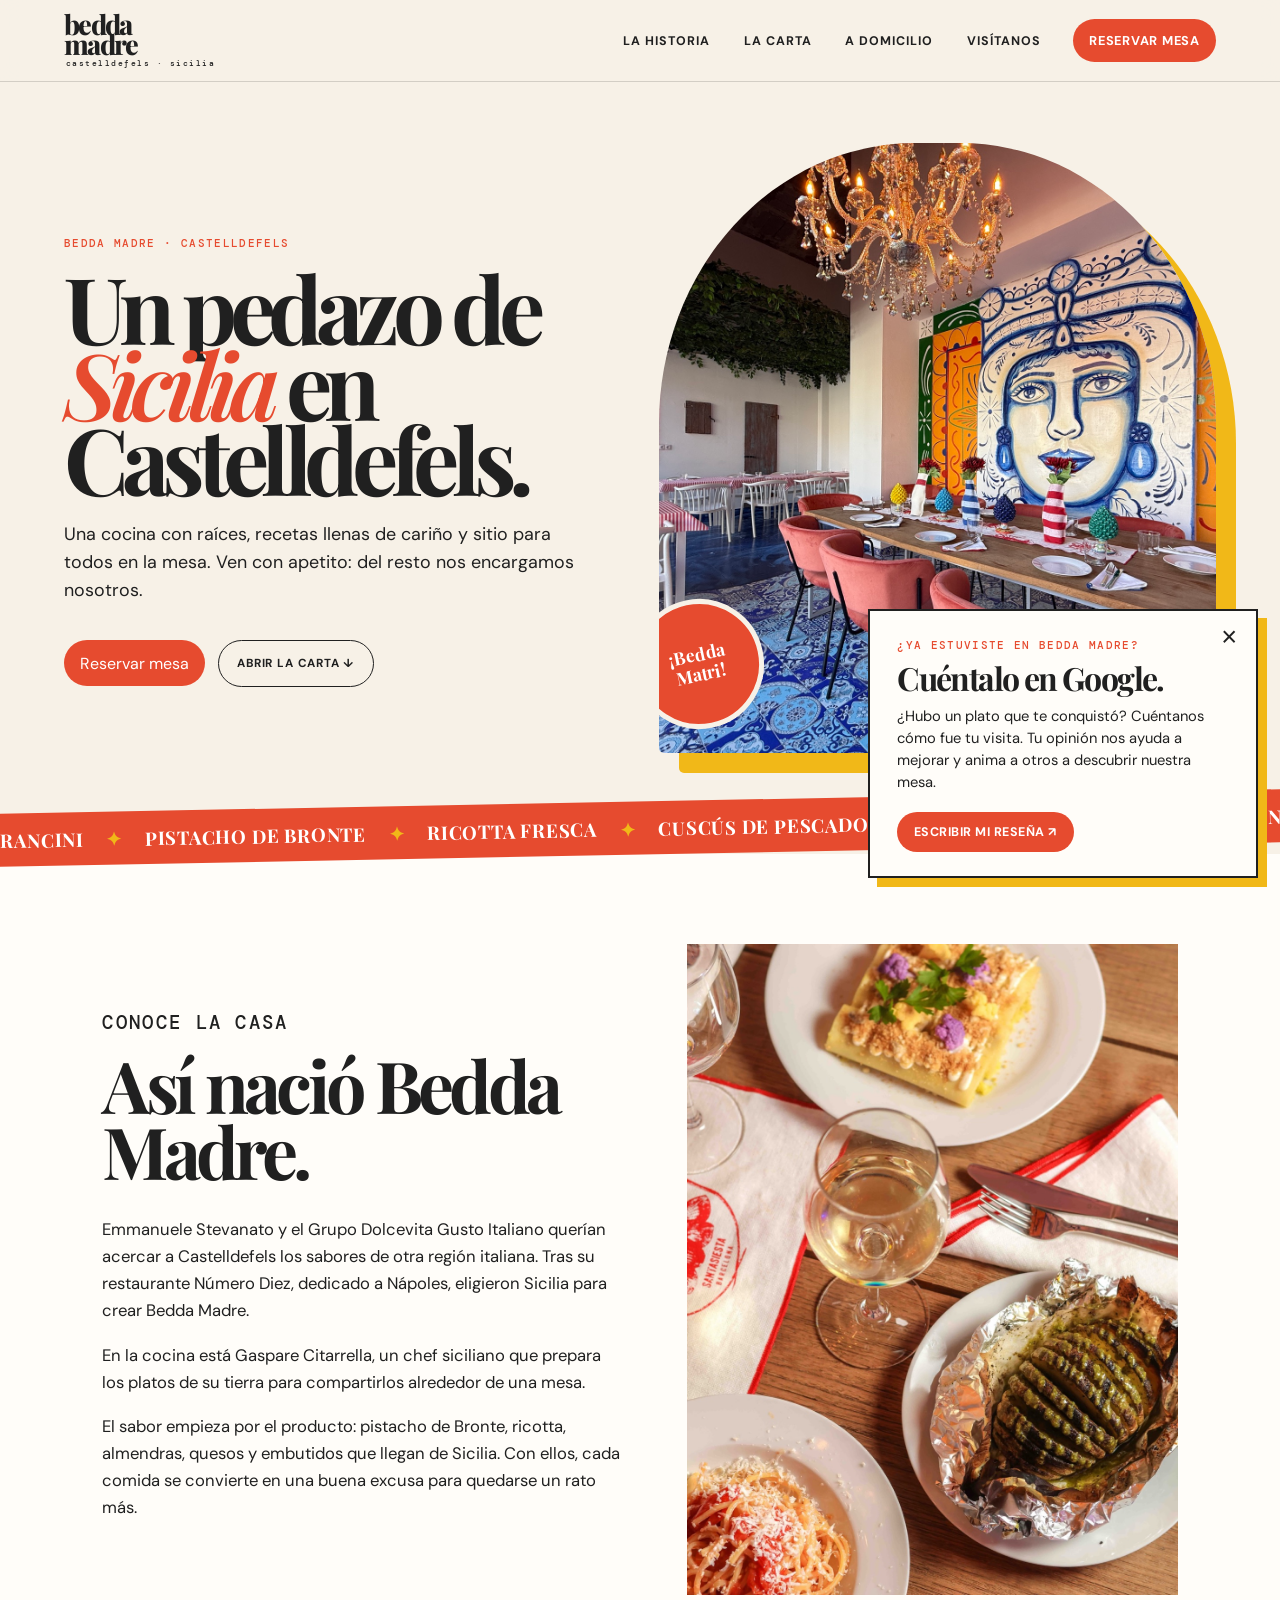
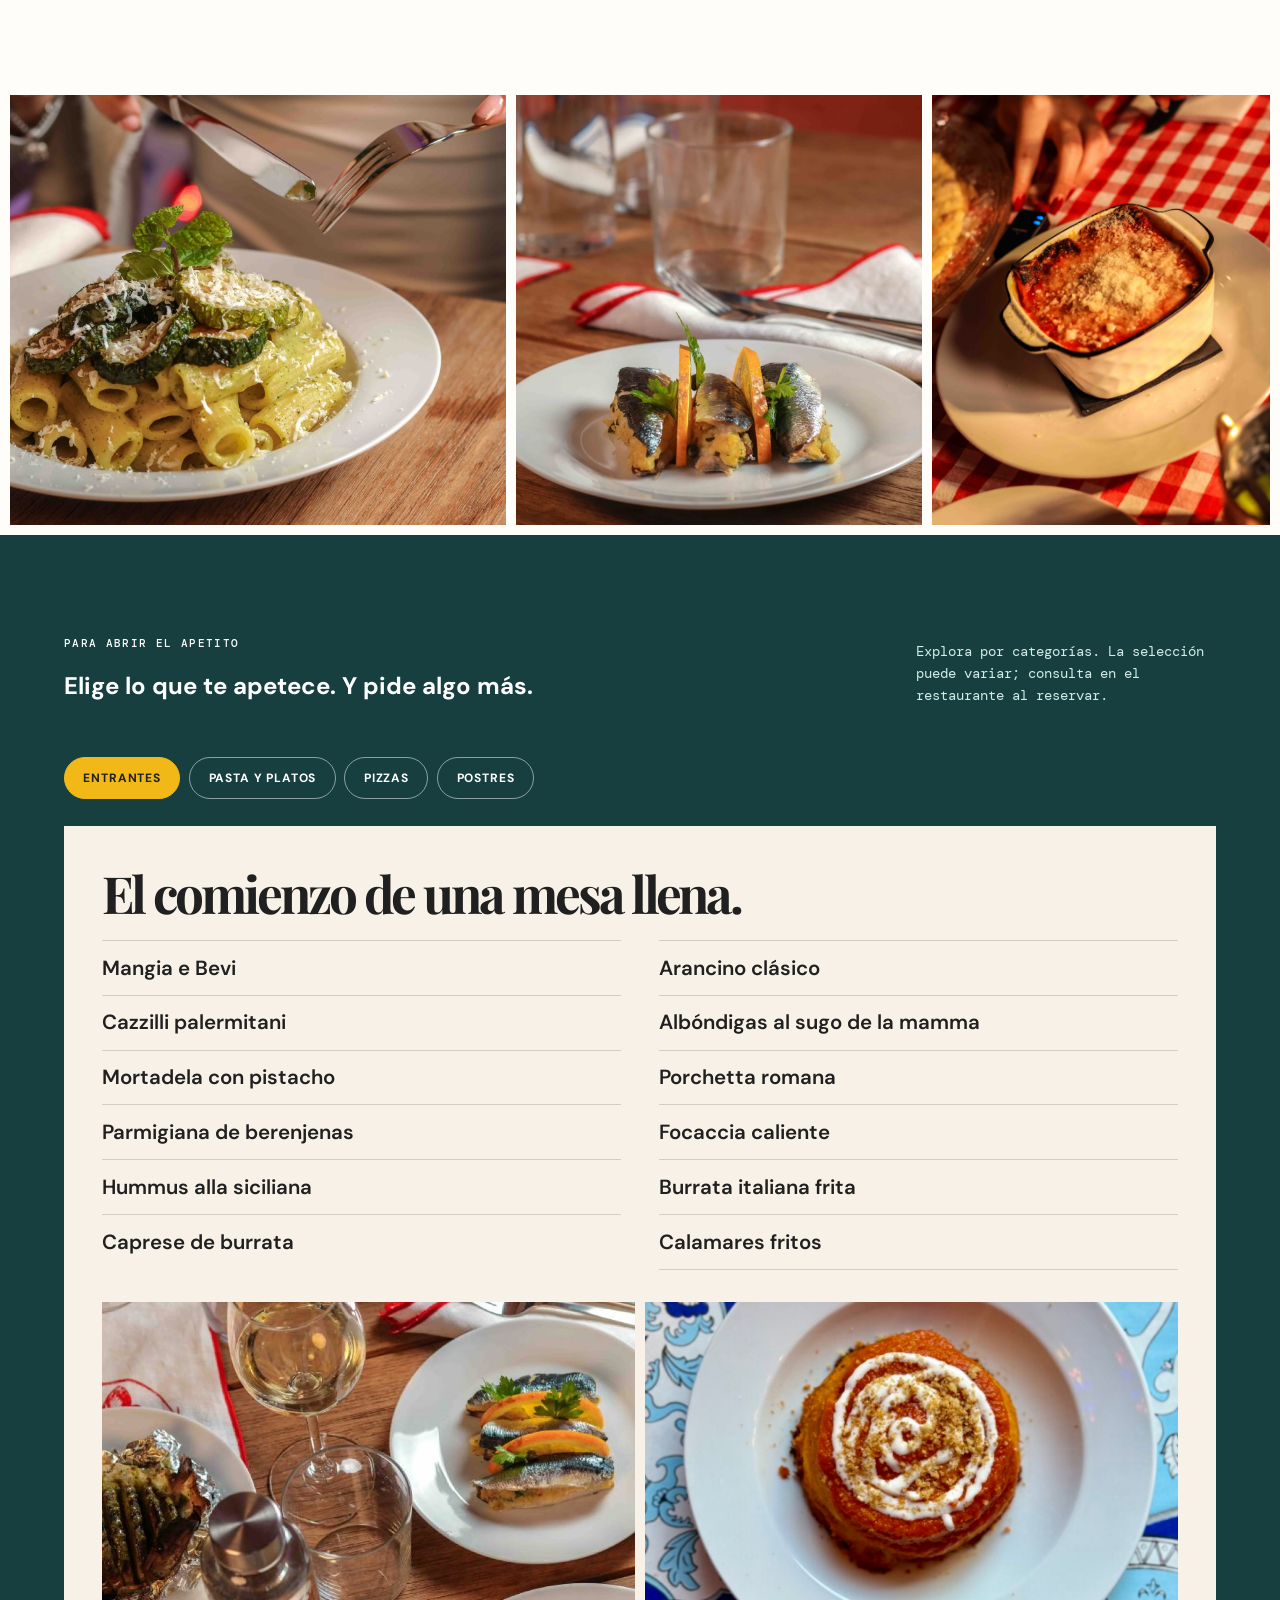
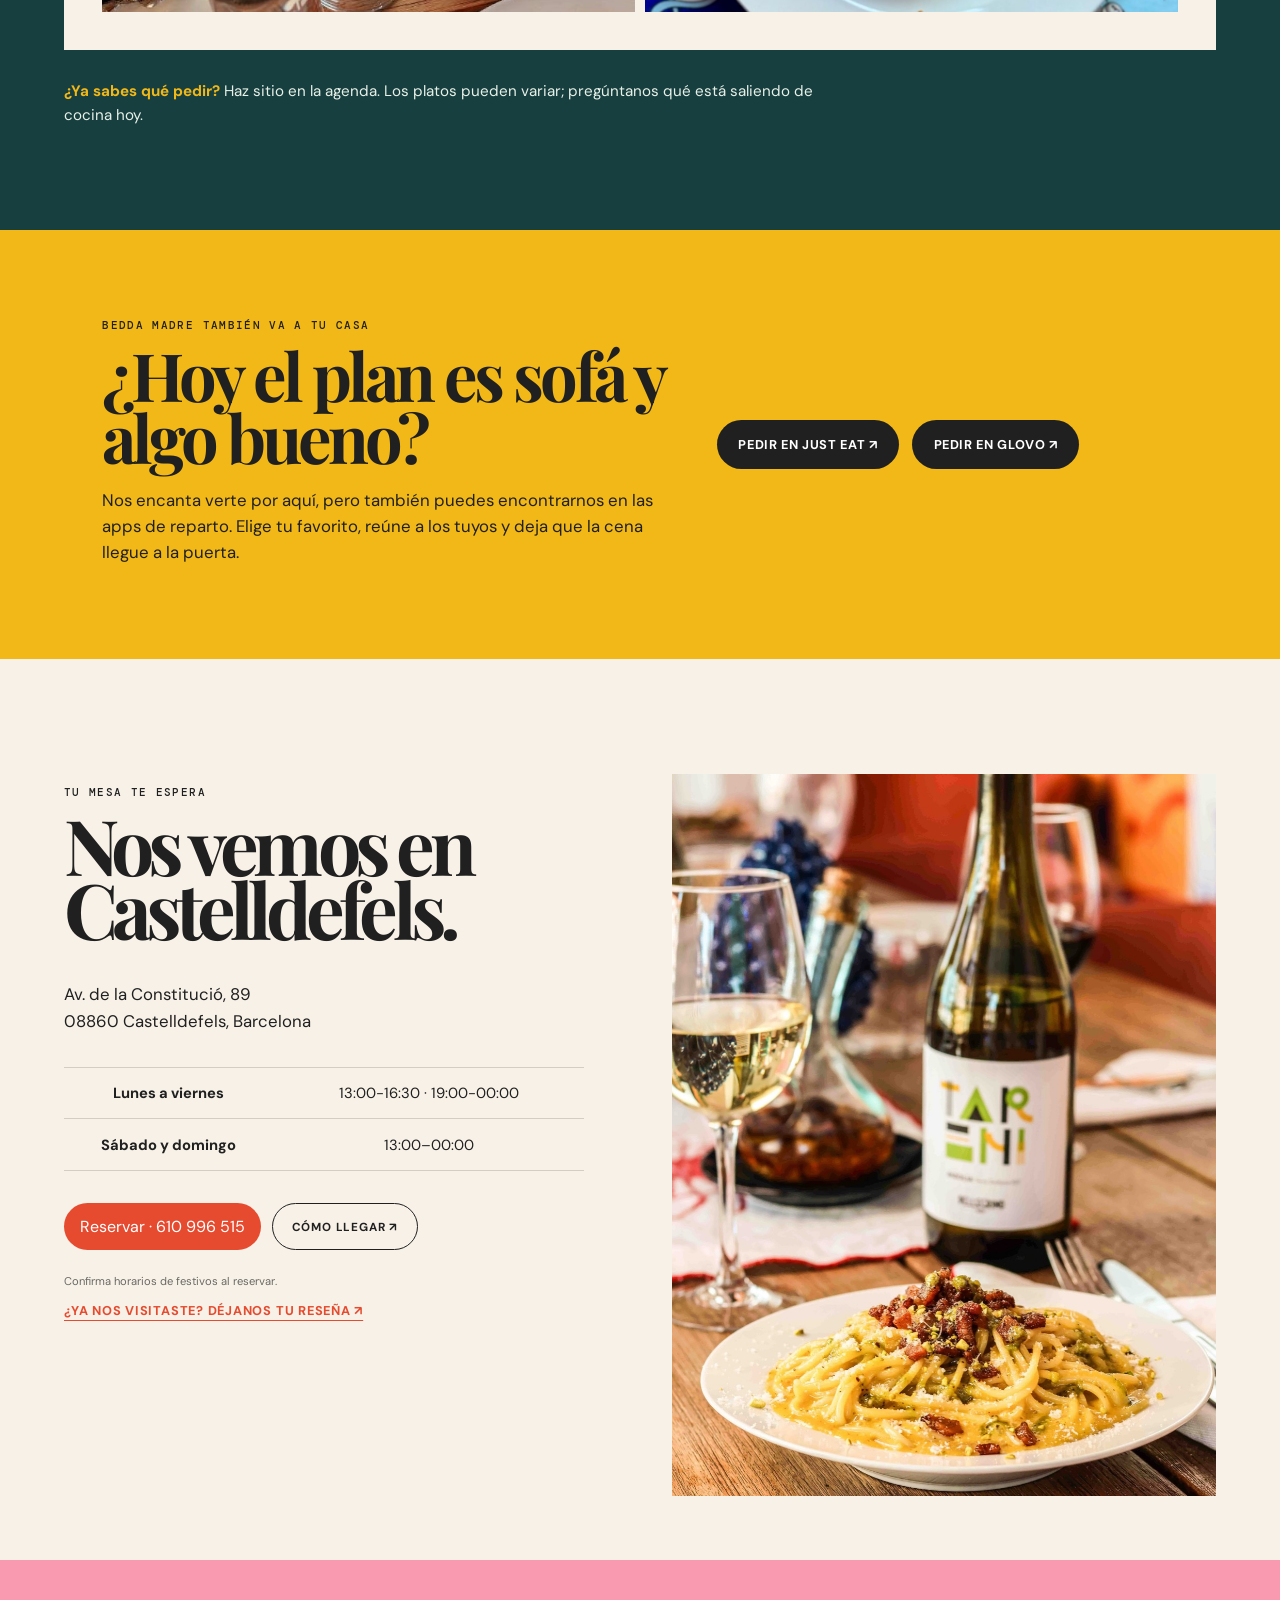
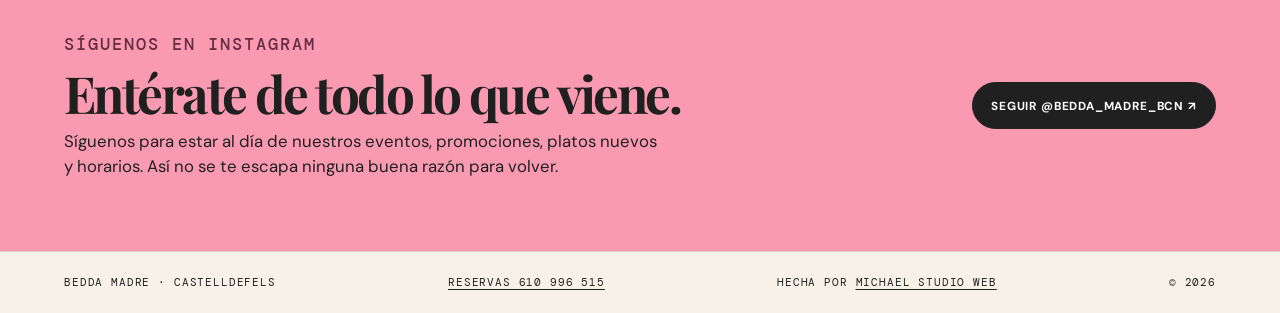
==== index.html @ 23492009 "Publicacion de la Web de Bedda Madre" ====
<!doctype html>
<html lang="es">
  <head>
    <!-- Configuración básica del documento -->
    <meta charset="UTF-8" />
    <meta name="viewport" content="width=device-width, initial-scale=1.0" />

    <!-- SEO principal -->
    <title>Bedda Madre | Restaurante siciliano en Castelldefels</title>
    <meta name="description"
      content="Descubre Bedda Madre, restaurante siciliano en Castelldefels. Pizza al horno de barro, pasta, arancini y recetas tradicionales. Reserva tu mesa." />
    <meta name="keywords"
      content="restaurante siciliano Castelldefels, restaurante italiano Castelldefels, pizza horno de barro Castelldefels, cocina siciliana, pasta italiana, arancini, Bedda Madre, restaurante Barcelona" />
    <meta name="author" content="Bedda Madre" />
    <meta name="robots" content="index, follow, max-image-preview:large" />

    <!-- Información para compartir la página en redes sociales -->
    <meta property="og:locale" content="es_ES" />
    <meta property="og:type" content="website" />
    <meta property="og:site_name" content="Bedda Madre" />
    <meta property="og:title" content="Bedda Madre | Restaurante siciliano en Castelldefels" />
    <meta property="og:description"
      content="Sabores de Sicilia, pizza al horno de barro y recetas tradicionales en Castelldefels. Ven con apetito: del resto nos encargamos nosotros." />
    <meta property="og:image" content="assets/salon.jpg" />

    <!-- Información para compartir la página en X y otras plataformas compatibles -->
    <meta name="twitter:card" content="summary_large_image" />
    <meta name="twitter:title" content="Bedda Madre | Restaurante siciliano en Castelldefels" />
    <meta name="twitter:description"
      content="Cocina siciliana, pizza al horno de barro y platos para compartir en Castelldefels." />
    <meta name="twitter:image" content="assets/salon.jpg" />

    <!-- Conexión anticipada con Google Fonts para mejorar la velocidad de carga -->
    <link rel="preconnect" href="https://fonts.googleapis.com" />
    <link rel="preconnect" href="https://fonts.gstatic.com" crossorigin />
    <link
      href="https://fonts.googleapis.com/css2?family=DM+Mono:wght@400;500&family=DM+Sans:opsz,wght@9..40,400;9..40,500;9..40,700&family=Playfair+Display:ital,wght@0,600;0,700;0,800;1,600;1,700&display=swap"
      rel="stylesheet" />
    <link rel="stylesheet" href="style.css" />
  </head>

<body>
  <header class="nav">
    <a class="logo" href="#inicio">bedda<br />madre<small>castelldefels · sicilia</small></a>
    <nav class="navlinks" aria-label="Navegación principal"><a href="#historia">La historia</a><a href="#carta">La
        carta</a><a href="#a-domicilio">A domicilio</a><a href="#visitanos">Visítanos</a></nav>
    <a class="reserve" href="tel:+34610996515">Reservar mesa</a>
  </header>
  <nav class="section-nav" aria-label="Secciones"><a href="#historia">La historia</a><a href="#carta">La carta</a><a
      href="#a-domicilio">A domicilio</a><a href="#visitanos">Visítanos</a></nav>
  <main id="inicio">
    <section class="hero">
      <div>
        <p class="eyebrow">Bedda Madre · Castelldefels</p>
        <h1>Un pedazo de <em>Sicilia</em> en Castelldefels.</h1>
        <p class="intro">Una cocina con raíces, recetas llenas de cariño y sitio para todos en la mesa. Ven con apetito:
          del resto nos encargamos nosotros.</p>
        <div class="hero-actions"><a class="reserve" href="tel:+34610996515">Reservar mesa</a><a class="button"
            href="#carta">Abrir la carta ↓</a></div>
      </div>
      <div class="hero-photo"><img src="assets/salon.jpg"
          alt="Salón de Bedda Madre con mural siciliano y mesas preparadas" fetchpriority="high" />
        <div class="hero-badge">¡Bedda<br />Matri!</div>
      </div>
    </section>
    <div class="ticker"><span>ARANCINI <i>✦</i> PISTACHO DE BRONTE <i>✦</i> RICOTTA FRESCA <i>✦</i> CUSCÚS DE PESCADO
        <i>✦</i> ARANCINI <i>✦</i> PISTACHO DE BRONTE <i>✦</i></span></div>
    <section class="story" id="historia">
      <div class="story-copy">
        <p class="label">Conoce la casa</p>
        <h2>Así nació Bedda Madre.</h2>
        <p>Emmanuele Stevanato y el Grupo Dolcevita Gusto Italiano querían acercar a Castelldefels los sabores de otra
          región italiana. Tras su restaurante Número Diez, dedicado a Nápoles, eligieron Sicilia para crear Bedda
          Madre.</p>
        <p>En la cocina está Gaspare Citarrella, un chef siciliano que prepara los platos de su tierra para compartirlos
          alrededor de una mesa.</p>
        <p>El sabor empieza por el producto: pistacho de Bronte, ricotta, almendras, quesos y embutidos que llegan de
          Sicilia. Con ellos, cada comida se convierte en una buena excusa para quedarse un rato más.</p>
      </div>
      <figure class="story-photo"><img src="assets/mesa-bedda.jpg"
          alt="Mesa de Bedda Madre con platos para compartir, vino y servilletas de la casa" loading="lazy" /></figure>
    </section>
    <div class="photo-strip" aria-label="Imágenes de Bedda Madre"><img src="assets/pasta.jpg"
        alt="Pasta con verduras y queso" loading="lazy" /><img src="assets/pescado.jpg"
        alt="Plato de pescado servido en mesa" loading="lazy" /><img src="assets/lasaña.jpg"
        alt="Lasaña siciliana servida en Bedda Madre" loading="lazy" /></div>
    <section class="menu" id="carta">
      <div class="menu-head">
        <div>
          <p class="label">Para abrir el apetito</p>
          <h2>Elige lo que te apetece. Y pide algo más.</h2>
        </div>
        <p class="menu-note">Explora por categorías. La selección puede variar; consulta en el restaurante al reservar.
        </p>
      </div>
      <div class="menu-tabs" role="tablist" aria-label="Categorías de la carta"><button type="button" role="tab"
          id="tab-entrantes" aria-controls="panel-entrantes" aria-selected="true">Entrantes</button><button
          type="button" role="tab" id="tab-pasta" aria-controls="panel-pasta" aria-selected="false">Pasta y
          platos</button><button type="button" role="tab" id="tab-pizzas" aria-controls="panel-pizzas"
          aria-selected="false">Pizzas</button><button type="button" role="tab" id="tab-postres"
          aria-controls="panel-postres" aria-selected="false">Postres</button></div>
      <div class="menu-panel" id="panel-entrantes" role="tabpanel" aria-labelledby="tab-entrantes">
        <h3>El comienzo de una mesa llena.</h3>
        <ul class="menu-list">
          <li>Mangia e Bevi</li>
          <li>Arancino clásico</li>
          <li>Cazzilli palermitani</li>
          <li>Albóndigas al sugo de la mamma</li>
          <li>Mortadela con pistacho</li>
          <li>Porchetta romana</li>
          <li>Parmigiana de berenjenas</li>
          <li>Focaccia caliente</li>
          <li>Hummus alla siciliana</li>
          <li>Burrata italiana frita</li>
          <li>Caprese de burrata</li>
          <li>Calamares fritos</li>
        </ul>
        <div class="menu-visual"><img src="assets/compartir.jpg" alt="Mesa con varios platos para compartir"
            loading="lazy" /><img src="assets/plato-azulejos.jpg" alt="Plato servido sobre azulejos azules"
            loading="lazy" /></div>
      </div>
      <div class="menu-panel" id="panel-pasta" role="tabpanel" aria-labelledby="tab-pasta" hidden>
        <h3>Para cuando el apetito va en serio.</h3>
        <ul class="menu-list">
          <li>Cuscús de pescado real</li>
          <li>Anelletti al horno</li>
          <li>Canelones con crema de brócoli</li>
          <li>Spaghetti al fuego</li>
          <li>Risotto con achicoria roja y salchicha</li>
          <li>Risotto a la carbonara</li>
          <li>Lasaña a la boloñesa</li>
          <li>Tagliatelle con funghi porcini</li>
          <li>Ravioli de ricotta</li>
          <li>Spaghetti a la carbonara</li>
          <li>Spaghetti con frutos del mar</li>
          <li>Ñoquis a la sorrentina</li>
        </ul>
        <div class="menu-visual"><img src="assets/canelones.jpg" alt="Plato de pasta con vegetales"
            loading="lazy" /><img src="assets/pasta-pistacho.jpg" alt="Pasta servida con pistacho" loading="lazy" />
        </div>
      </div>
      <div class="menu-panel" id="panel-pizzas" role="tabpanel" aria-labelledby="tab-pizzas" hidden>
        <h3>Una más para compartir.</h3>
        <h4>Clásicas</h4>
        <ul class="menu-list">
          <li>Margherita</li>
          <li>Marinara</li>
          <li>Prosciutto</li>
          <li>Atún y cebolla</li>
          <li>Cuatro quesos</li>
          <li>El Diablo 2.0</li>
        </ul>
        <h4>Especiales</h4>
        <ul class="menu-list">
          <li>Porchetta</li>
          <li>Huevos y trufa</li>
          <li>Amatriciana</li>
          <li>Carbonara</li>
          <li>Los Muertos</li>
          <li>Burrata Bomb</li>
          <li>Gambero Cocktail</li>
          <li>Mortazza</li>
          <li>Parmesana</li>
          <li>Milanese</li>
          <li>Frita Romana</li>
          <li>Calzone Carbonara</li>
        </ul>
        <div class="menu-visual"><img src="assets/horno.jpg" alt="Pizza saliendo del horno de barro"
            loading="lazy" /><img src="assets/pizza-mesa.jpg" alt="Pizza recién servida y cortada en la mesa"
            loading="lazy" /></div>
      </div>
      <div class="menu-panel" id="panel-postres" role="tabpanel" aria-labelledby="tab-postres" hidden>
        <h3>Siempre queda sitio para esto.</h3>
        <ul class="menu-list">
          <li>Cannoli de ricotta</li>
          <li>Biancomangiare</li>
          <li>Cassata en copa</li>
          <li>Tiramisú mágico de pistacho</li>
          <li>Tiramisú romano</li>
          <li>Crema catalana de pistacho</li>
          <li>Tiritas de pizza frita dulce</li>
          <li>Coulant de chocolate</li>
          <li>Brioche siciliana con helado de pistacho</li>
          <li>Sorbete de limón</li>
        </ul>
        <div class="menu-visual"><img src="assets/postre-chocolate.jpg" alt="Postre de chocolate con crema"
            loading="lazy" /><img src="assets/postre-pistacho.jpg" alt="Postre con pistacho servido en cazuela"
            loading="lazy" /></div>
      </div>
      <p class="menu-foot"><strong>¿Ya sabes qué pedir?</strong> Haz sitio en la agenda. Los platos pueden variar;
        pregúntanos qué está saliendo de cocina hoy.</p>
    </section>
    <section class="delivery" id="a-domicilio">
      <div>
        <p class="label">Bedda Madre también va a tu casa</p>
        <h2>¿Hoy el plan es sofá y algo bueno?</h2>
        <p>Nos encanta verte por aquí, pero también puedes encontrarnos en las apps de reparto. Elige tu favorito, reúne
          a los tuyos y deja que la cena llegue a la puerta.</p>
      </div>
      <div class="delivery-side">
        <div class="delivery-links"><a href="https://www.just-eat.es/restaurants-bedda-madre-castelldefels/menu"
            target="_blank" rel="noopener noreferrer">Pedir en Just Eat ↗</a><a
            href="https://glovoapp.com/es/es/castelldefels/stores/bedda-madre-castelldefels" target="_blank"
            rel="noopener noreferrer">Pedir en Glovo ↗</a></div>
      </div>
    </section>
    <section class="visit" id="visitanos">
      <div>
        <p class="label">Tu mesa te espera</p>
        <h2>Nos vemos en Castelldefels.</h2>
        <p class="address">Av. de la Constitució, 89<br />08860 Castelldefels, Barcelona</p>
        <div class="hours">
          <div class="hours-row"><strong>Lunes a viernes</strong><span>13:00-16:30 · 19:00-00:00</span></div>
          <div class="hours-row"><strong>Sábado y domingo</strong><span>13:00–00:00</span></div>
        </div>
        <div class="links"><a class="reserve" href="tel:+34610996515">Reservar · 610 996 515</a><a class="button"
            href="https://maps.app.goo.gl/CZUtZZiM7cAZkxnF6" target="_blank" rel="noopener noreferrer">Cómo llegar ↗</a>
        </div>
        <p class="site-credit">Confirma horarios de festivos al reservar.</p><a class="review-trigger"
          href="https://search.google.com/local/writereview?placeid=ChIJF66OZgCDpBIR7WjaZqlqGWE" target="_blank"
          rel="noopener noreferrer">¿Ya nos visitaste? Déjanos tu reseña ↗</a>
      </div>
      <div class="visit-art"><img src="assets/vino.jpg" alt="Pasta y vino en una mesa de Bedda Madre" loading="lazy" />
      </div>
    </section>
    <section class="instagram-callout">
      <div>
        <p class="label">Síguenos en Instagram</p>
        <h2>Entérate de todo lo que viene.</h2>
        <p>Síguenos para estar al día de nuestros eventos, promociones, platos nuevos y horarios. Así no se te escapa
          ninguna buena razón para volver.</p>
      </div><a class="button" href="https://www.instagram.com/bedda_madre_bcn/" target="_blank"
        rel="noopener noreferrer">Seguir @bedda_madre_bcn ↗</a>
    </section>
  </main>
  <footer class="footer"><span>Bedda Madre · Castelldefels</span><a href="tel:+34610996515">Reservas 610 996
      515</a><span>Hecha por <a href="https://michael-studioweb.michaelromero.chatgpt.site" target="_blank"
        rel="noopener noreferrer">Michael Studio Web</a></span><span>© 2026</span></footer>
  <aside class="review-card" id="review-card" role="dialog" aria-labelledby="review-title">
    <button type="button" class="review-close" id="close-review" aria-label="Cerrar invitación a reseñar">×</button>
    <p class="label">¿Ya estuviste en Bedda Madre?</p>
    <h2 id="review-title">Cuéntalo en Google.</h2>
    <p>¿Hubo un plato que te conquistó? Cuéntanos cómo fue tu visita. Tu opinión nos ayuda a mejorar y anima a otros a
      descubrir nuestra mesa.</p>
    <a href="https://search.google.com/local/writereview?placeid=ChIJF66OZgCDpBIR7WjaZqlqGWE" target="_blank"
      rel="noopener noreferrer" id="review-link">Escribir mi reseña ↗</a>
  </aside>
  <script>
    const menuTabs = [...document.querySelectorAll('.menu-tabs [role="tab"]')];
    menuTabs.forEach((tab, index) => {
      tab.addEventListener('click', () => activateTab(tab));
      tab.addEventListener('keydown', event => {
        if (!['ArrowLeft', 'ArrowRight', 'Home', 'End'].includes(event.key)) return;
        event.preventDefault();
        const next = event.key === 'Home' ? 0 : event.key === 'End' ? menuTabs.length - 1 : (index + (event.key === 'ArrowRight' ? 1 : -1) + menuTabs.length) % menuTabs.length;
        activateTab(menuTabs[next]);
        menuTabs[next].focus();
      });
    });
    function activateTab(active) {
      menuTabs.forEach(tab => {
        const selected = tab === active;
        tab.setAttribute('aria-selected', String(selected));
        tab.tabIndex = selected ? 0 : -1;
        document.getElementById(tab.getAttribute('aria-controls')).hidden = !selected;
      });
    }
    activateTab(menuTabs[0]);
    const reviewCard = document.getElementById('review-card');
    document.getElementById('close-review').addEventListener('click', () => {
      reviewCard.hidden = true;
    });
  </script>
</body>

</html>
---- style.css ----
/* Colores y valores que se reutilizan en toda la web.
   Cambia estos valores para actualizar la paleta de forma global. */
:root {
  --ink:#202020;
  --cream:#f7f1e7;
  --paper:#fffdf9;
  --tomato:#e64b2f;
  --sun:#f1b818;
  --sea:#276a68;
  --pink:#fa9ab1;
  --line:rgba(32,32,32,.17);
}
*{
  box-sizing:border-box
}
html{
  scroll-behavior:smooth
}
body{
  margin:0;
  background:var(--cream);
  color:var(--ink);
  font-family:"DM Sans",sans-serif
}
a{
  color:inherit;
  text-decoration:none
}
/* Cabecera: logo, enlaces y botón para reservar. */
.nav{
  height:82px;
  padding:0 5vw;
  display:flex;
  align-items:center;
  justify-content:space-between;
  border-bottom:1px solid var(--line);
  position:relative;
  z-index:3;
  background:rgba(247,241,231,.9);
  backdrop-filter:blur(12px)
}
.logo{
  font-family:"Playfair Display",serif;
  font-size:1.7rem;
  font-weight:800;
  letter-spacing:-.06em;
  line-height:.76
}
.logo small{
  display:block;
  font-family:"DM Mono",monospace;
  font-size:.52rem;
  font-weight:500;
  letter-spacing:.18em;
  margin-left:.12rem;
  margin-top:.38rem
}
.navlinks{
  display:flex;
  align-items:center;
  gap:2.1rem;
  font-size:.78rem;
  font-weight:700;
  text-transform:uppercase;
  letter-spacing:.08em
}
.reserve{
  display:inline-flex;
  align-items:center;
  justify-content:center;
  background:var(--tomato);
  color:#fff;
  padding:.8rem 1rem;
  border-radius:99px;
  transition:transform .2s
}
.reserve:hover{
  transform:rotate(-3deg) scale(1.04)
}
/* Portada: texto principal y distribución de la imagen. */
.hero{
  min-height:690px;
  padding:4vw 5vw 3vw;
  display:grid;
  grid-template-columns:1.15fr .85fr;
  gap:3vw;
  overflow:hidden;
  position:relative
}
.eyebrow,.label{
  font:500 .7rem "DM Mono",monospace;
  letter-spacing:.12em;
  text-transform:uppercase
}
.eyebrow{
  color:var(--tomato);
  margin-top:2vw
}
.hero h1{
  font:700 clamp(3.7rem,8.2vw,8rem)/.82 "Playfair Display",serif;
  letter-spacing:-.08em;
  max-width:780px;
  margin:1.2rem 0 1.6rem
}
.hero h1 em{
  color:var(--tomato);
  font-weight:600
}
.intro{
  font-size:1.05rem;
  line-height:1.55;
  max-width:470px;
  margin:0 0 2.2rem
}
.hero-actions{
  display:flex;
  gap:.8rem;
  align-items:center
}
.button{
  border:1px solid var(--ink);
  padding:.9rem 1.15rem;
  border-radius:99px;
  text-transform:uppercase;
  letter-spacing:.07em;
  font-size:.73rem;
  font-weight:700;
  transition:.2s
}
.button:hover{
  background:var(--ink);
  color:var(--cream)
}
/* Elementos decorativos de la portada construidos con CSS. */
.art{
  position:relative;
  min-height:535px;
  margin-top:1vw
}
.sun{
  width:340px;
  height:340px;
  position:absolute;
  background:var(--sun);
  border-radius:50%;
  right:5%;
  top:4%;
  box-shadow:15px 12px 0 var(--tomato)
}
.arch{
  height:410px;
  width:285px;
  border-radius:160px 160px 0 0;
  background:var(--sea);
  position:absolute;
  bottom:0;
  left:8%;
  overflow:hidden;
  border:8px solid var(--paper)
}
.arch:before{
  content:"";
  position:absolute;
  inset:20px 22px 0;
  background:repeating-linear-gradient(45deg, #f7f1e7 0 8px, #f1b818 8px 16px, #e64b2f 16px 24px);
  border-radius:120px 120px 0 0
}
.face{
  position:absolute;
  width:182px;
  height:237px;
  border-radius:49% 51% 45% 45%;
  background:var(--pink);
  right:10%;
  bottom:14%;
  transform:rotate(9deg);
  border:5px solid var(--ink);
  z-index:2
}
.face:before{
  content:"";
  position:absolute;
  width:31px;
  height:18px;
  border:4px solid var(--ink);
  border-radius:50%;
  border-bottom:0;
  top:83px;
  left:38px;
  box-shadow:63px 1px 0 -4px var(--pink),63px 0 0 0 var(--ink)
}
.face:after{
  content:"";
  position:absolute;
  width:50px;
  height:25px;
  border:4px solid var(--ink);
  border-top:0;
  border-radius:0 0 50px 50px;
  top:132px;
  left:62px
}
.stamp{
  position:absolute;
  right:0;
  bottom:2%;
  z-index:3;
  width:140px;
  height:140px;
  border-radius:50%;
  background:var(--paper);
  border:1px dashed var(--ink);
  display:grid;
  place-items:center;
  text-align:center;
  font:500 .65rem/1.3 "DM Mono",monospace;
  transform:rotate(12deg)
}
.stamp b{
  display:block;
  font:800 2.1rem/1 "Playfair Display",serif;
  color:var(--tomato)
}
/* Banda roja con el mensaje que se desplaza visualmente. */
.ticker{
  overflow:hidden;
  background:var(--tomato);
  color:#fff;
  white-space:nowrap;
  padding:.85rem 0;
  transform:rotate(-1.1deg) scale(1.02);
  position:relative;
  z-index:2
}
.ticker span{
  font:700 1.15rem "Playfair Display",serif;
  letter-spacing:.03em
}
.ticker i{
  font-style:normal;
  color:var(--sun);
  padding:0 1.1rem
}
/* Sección que presenta la historia del restaurante. */
.story{
  display:grid;
  grid-template-columns:.9fr 1.1fr;
  padding:10vw 10vw 8vw;
  gap:8vw;
  background:var(--paper)
}
.story h2,.menu-title h2{
  font:700 clamp(2.5rem,5vw,5rem)/.92 "Playfair Display",serif;
  letter-spacing:-.065em;
  margin:.8rem 0
}
.story-copy{
  font-size:1.08rem;
  line-height:1.65;
  padding-top:3.1rem
}
.story-copy p:first-child{
  font-size:1.35rem;
  line-height:1.45;
  font-weight:500
}
.quote{
  margin-top:2.5rem;
  border-left:4px solid var(--sun);
  padding:1rem 1.4rem;
  font:600 1.65rem/1.15 "Playfair Display",serif
}
/* Presentación general de la carta y sus platos destacados. */
.menu{
  padding:8vw 5vw;
  background:var(--sea);
  color:#fff
}
.menu-head{
  display:flex;
  justify-content:space-between;
  align-items:end;
  gap:2rem;
  margin-bottom:3.2rem
}
.menu h2{
  max-width:520px
}
.menu-note{
  font:400 .9rem/1.5 "DM Mono",monospace;
  max-width:210px;
  color:#d2ece8
}
.plates{
  display:grid;
  grid-template-columns:repeat(3,1fr);
  gap:1.2rem
}
.plate{
  background:#f8ead1;
  color:var(--ink);
  min-height:315px;
  padding:1.5rem;
  display:flex;
  flex-direction:column;
  justify-content:space-between;
  position:relative;
  overflow:hidden
}
.plate:nth-child(2){
  background:var(--pink)
}
.plate:nth-child(3){
  background:var(--sun)
}
.plate .number{
  font:500 .65rem "DM Mono",monospace
}
.plate h3{
  font:700 clamp(1.8rem,3.3vw,3rem)/.92 "Playfair Display",serif;
  letter-spacing:-.06em;
  margin:0;
  position:relative;
  z-index:1
}
.plate p{
  font-size:.9rem;
  line-height:1.45;
  margin:0;
  max-width:250px;
  position:relative;
  z-index:1
}
.plate:after{
  content:"✦";
  font:9rem "Playfair Display",serif;
  position:absolute;
  right:-14px;
  top:28px;
  opacity:.16
}
.plate:nth-child(2):after{
  content:"●"
}
.plate:nth-child(3):after{
  content:"≈"
}
/* Dirección, horarios, contacto y elementos del pie de página. */
.visit{
  padding:9vw 5vw 5vw;
  display:grid;
  grid-template-columns:1fr 1fr;
  gap:5vw;
  background:var(--cream)
}
.visit h2{
  font:700 clamp(3.1rem,6vw,6rem)/.84 "Playfair Display",serif;
  letter-spacing:-.075em;
  margin:.8rem 0 2.5rem
}
.address{
  font-size:1.05rem;
  line-height:1.6;
  margin:0 0 1.4rem
}
.links{
  display:flex;
  gap:.7rem;
  flex-wrap:wrap
}
.visit-art{
  min-height:390px;
  background:var(--tomato);
  position:relative;
  overflow:hidden;
  display:grid;
  place-items:center
}
.visit-art:before{
  content:"";
  width:300px;
  height:300px;
  border:38px solid var(--sun);
  border-radius:50%;
  position:absolute
}
.visit-art:after{
  content:"SICILIA";
  color:var(--cream);
  font:700 4.4rem "Playfair Display",serif;
  letter-spacing:-.1em;
  transform:rotate(-9deg);
  z-index:1
}
.footer{
  padding:1.5rem 5vw;
  display:flex;
  justify-content:space-between;
  align-items:center;
  border-top:1px solid var(--line);
  font:.66rem "DM Mono",monospace;
  text-transform:uppercase;
  letter-spacing:.08em
}
.footer a{
  text-decoration:underline;
  text-underline-offset:3px
}
/* Ajustes generales para pantallas pequeñas (móvil). */
@media(max-width:760px){
  .nav{
    height:70px
  }
  .navlinks a:not(.reserve){
    display:none
  }
  .navlinks{
    gap:0
  }
  .hero{
    grid-template-columns:1fr;
    min-height:auto;
    padding:8vw 6vw 0
  }
  .hero h1{
    font-size:clamp(3.6rem,15vw,6rem)
  }
  .art{
    min-height:390px;
    margin:0
  }
  .sun{
    width:240px;
    height:240px;
    right:-14%;
    top:6%
  }
  .arch{
    height:310px;
    width:210px;
    left:0
  }
  .face{
    width:139px;
    height:182px;
    right:6%;
    bottom:17%
  }
  .face:before{
    transform:scale(.76);
    transform-origin:0 0;
    top:67px;
    left:27px
  }
  .face:after{
    transform:scale(.76);
    transform-origin:0 0;
    top:106px;
    left:49px
  }
  .stamp{
    width:104px;
    height:104px;
    font-size:.49rem
  }
  .stamp b{
    font-size:1.5rem
  }
  .story,.visit{
    grid-template-columns:1fr;
    padding:16vw 7vw;
    gap:1rem
  }
  .story-copy{
    padding-top:0
  }
  .menu{
    padding:16vw 7vw
  }
  .menu-head{
    display:block
  }
  .menu-note{
    margin-top:1rem
  }
  .plates{
    grid-template-columns:1fr
  }
  .plate{
    min-height:230px
  }
  .visit-art{
    min-height:270px
  }
  .visit-art:before{
    width:205px;
    height:205px;
    border-width:28px
  }
  .visit-art:after{
    font-size:3.2rem
  }
  .footer{
    padding:1.2rem 7vw;
    gap:1rem;
    align-items:flex-start;
    flex-direction:column
  }
  .quote{
    font-size:1.35rem
  }
}
/* Ajustes visuales de las fotografías y del contenido real del restaurante. */
.hero{
  align-items:center;
  grid-template-columns:1fr 1fr;
  min-height:720px
}
.hero h1{
  font-size:clamp(3.6rem,7.2vw,7rem)
}
.hero-photo{
  height:610px;
  position:relative;
  overflow:hidden;
  border-radius:46% 46% 5px 5px;
  box-shadow:20px 20px 0 var(--sun)
}
.hero-photo img{
  width:100%;
  height:100%;
  object-fit:cover;
  object-position:60% center
}
.hero-badge{
  position:absolute;
  left:-25px;
  bottom:24px;
  background:var(--tomato);
  color:#fff;
  z-index:1;
  border-radius:50%;
  width:130px;
  height:130px;
  display:grid;
  place-items:center;
  text-align:center;
  font:700 1.1rem/1.15 "Playfair Display",serif;
  transform:rotate(-12deg);
  border:5px solid var(--cream)
}
.story{
  grid-template-columns:.85fr 1.15fr;
  padding:8vw 8vw 7vw
}
.story h2{
  font-size:clamp(3rem,5.6vw,5.5rem)
}
.story-copy{
  padding-top:0
}
.story-copy p:first-child{
  font-size:1.2rem
}
.story .mini-photo{
  width:100%;
  height:320px;
  object-fit:cover;
  margin-top:2rem
}
.quote{
  color:var(--tomato);
  border-color:var(--tomato)
}
.photo-strip{
  display:grid;
  grid-template-columns:1.1fr .9fr .75fr;
  gap:10px;
  padding:10px;
  background:var(--paper)
}
.photo-strip img{
  width:100%;
  height:430px;
  object-fit:cover
}
.photo-strip img:last-child{
  object-position:center 45%
}
/* Carta interactiva: pestañas, platos y paneles que se alternan. */
.menu{
  padding:7vw 5vw 8vw
}
.menu h2{
  max-width:700px
}
.plates{
  gap:1rem
}
.plate{
  padding:0;
  min-height:450px;
  display:block;
  background:var(--cream)!important
}
.plate:after{
  display:none
}
.plate img{
  width:100%;
  height:285px;
  object-fit:cover;
  display:block
}
.plate-body{
  padding:1.3rem 1.5rem 1.6rem
}
.plate .number{
  color:var(--tomato);
  text-transform:uppercase
}
.plate h3{
  font-size:clamp(1.55rem,2.3vw,2.4rem);
  margin:.6rem 0
}
.plate p{
  max-width:none
}
.menu-foot{
  font-size:.95rem;
  line-height:1.6;
  max-width:760px;
  margin:2.7rem 0 0;
  color:#e8f1e7
}
.menu-foot strong{
  color:var(--sun)
}
.experience{
  display:grid;
  grid-template-columns:1fr 1fr;
  gap:0;
  background:var(--paper)
}
.experience-photo{
  min-height:600px
}
.experience-photo img{
  width:100%;
  height:100%;
  object-fit:cover
}
.experience-copy{
  padding:8vw 7vw;
  align-self:center
}
.experience h2{
  font:700 clamp(2.7rem,5vw,5rem)/.93 "Playfair Display",serif;
  letter-spacing:-.06em;
  margin:1rem 0 2rem
}
.experience p:not(.label){
  font-size:1.05rem;
  line-height:1.65;
  max-width:540px
}
.experience .label{
  color:var(--tomato)
}
.visit-art{
  background:none
}
.visit-art:before,.visit-art:after{
  display:none
}
.visit-art img{
  width:100%;
  height:100%;
  object-fit:cover
}
.site-credit{
  font-size:.7rem;
  margin-top:1.5rem;
  opacity:.65
}
.button:focus-visible,.reserve:focus-visible,.navlinks a:focus-visible{
  outline:3px solid var(--sun);
  outline-offset:4px
}
@media(max-width:760px){
  .hero{
    grid-template-columns:1fr;
    padding:10vw 7vw 11vw;
    gap:2rem;
    min-height:0
  }
  .hero h1{
    font-size:clamp(3.5rem,14vw,6rem)
  }
  .hero-photo{
    height:460px;
    box-shadow:12px 12px 0 var(--sun)
  }
  .hero-badge{
    left:-12px;
    bottom:12px;
    width:100px;
    height:100px;
    font-size:.85rem
  }
  .hero-actions{
    flex-wrap:wrap
  }
  .story{
    grid-template-columns:1fr;
    padding:18vw 7vw
  }
  .story .mini-photo{
    height:270px
  }
  .photo-strip{
    grid-template-columns:1fr 1fr;
    gap:6px;
    padding:6px
  }
  .photo-strip img{
    height:230px
  }
  .photo-strip img:last-child{
    grid-column:1/-1;
    height:260px
  }
  .menu{
    padding:17vw 7vw
  }
  .plate{
    min-height:auto
  }
  .plate img{
    height:270px
  }
  .experience{
    grid-template-columns:1fr
  }
  .experience-photo{
    min-height:350px;
    height:350px
  }
  .experience-copy{
    padding:15vw 7vw
  }
  .visit-art{
    height:300px
  }
  .footer{
    font-size:.62rem
  }
}
.hero-photo img{
  object-position:center
}
.menu{
  background:#173f40
}
.menu-head{
  margin-bottom:2rem
}
.menu-note{
  max-width:300px
}
/* Pestañas de la carta: el color indica cuál categoría está seleccionada. */
.menu-tabs{
  display:flex;
  gap:.55rem;
  overflow:auto;
  padding:.25rem 0 1.7rem;
  scrollbar-width:thin
}
.menu-tabs button{
  flex:none;
  border:1px solid rgba(255,255,255,.5);
  background:transparent;
  color:white;
  padding:.75rem 1.15rem;
  border-radius:99px;
  font:700 .75rem "DM Sans",sans-serif;
  letter-spacing:.07em;
  text-transform:uppercase;
  cursor:pointer
}
.menu-tabs button[aria-selected="true"]{
  background:var(--sun);
  border-color:var(--sun);
  color:var(--ink)
}
.menu-tabs button:focus-visible{
  outline:3px solid var(--pink);
  outline-offset:3px
}
.menu-panel{
  background:var(--cream);
  color:var(--ink);
  padding:clamp(1.3rem,3vw,3rem)
}
.menu-panel[hidden]{
  display:none
}
.menu-panel h3{
  font:700 clamp(2.2rem,4vw,4rem)/.95 "Playfair Display",serif;
  letter-spacing:-.06em;
  margin:.3rem 0 1.4rem
}
.menu-panel h4{
  font:700 .75rem "DM Mono",monospace;
  letter-spacing:.12em;
  text-transform:uppercase;
  color:var(--tomato);
  margin:1.8rem 0 .7rem
}
.menu-list{
  display:grid;
  grid-template-columns:repeat(2,minmax(0,1fr));
  gap:0 2.4rem;
  list-style:none;
  padding:0;
  margin:0
}
.menu-list li{
  font:600 clamp(1rem,1.6vw,1.3rem)/1.3 "DM Sans",sans-serif;
  border-top:1px solid var(--line);
  padding:.85rem 0
}
.menu-list li:last-child{
  border-bottom:1px solid var(--line)
}
.menu-visual{
  display:grid;
  grid-template-columns:1fr 1fr;
  gap:10px;
  margin-top:2rem
}
.menu-visual img{
  height:310px;
  width:100%;
  object-fit:cover
}
.menu-foot{
  margin-top:1.8rem
}
/* Sección dedicada al horno y a la preparación de las pizzas. */
.oven-section{
  display:grid;
  grid-template-columns:1fr 1fr;
  background:#241b17;
  color:#fff
}
.oven-section img{
  width:100%;
  height:100%;
  min-height:540px;
  object-fit:cover
}
.oven-copy{
  padding:8vw 7vw;
  align-self:center
}
.oven-copy h2{
  font:700 clamp(3rem,5.6vw,5.8rem)/.9 "Playfair Display",serif;
  letter-spacing:-.06em;
  margin:1rem 0 1.5rem
}
.oven-copy p:not(.label){
  max-width:500px;
  font-size:1.08rem;
  line-height:1.6
}
.oven-copy .label{
  color:var(--sun)
}
.visit{
  align-items:center
}
.hours{
  border-top:1px solid var(--line);
  border-bottom:1px solid var(--line);
  margin:2rem 0;
  padding:1rem 0;
  max-width:520px
}
.hours-row{
  display:flex;
  justify-content:space-between;
  gap:1rem;
  padding:.55rem 0;
  font-size:.92rem
}
.hours-row strong{
  font-weight:700
}
.visit-art img{
  object-position:center
}
.instagram-callout{
  background:var(--pink);
  color:var(--ink);
  display:flex;
  align-items:center;
  justify-content:space-between;
  gap:2rem;
  padding:3.5rem 5vw
}
.instagram-callout h2{
  font:700 clamp(2rem,4vw,4rem)/.95 "Playfair Display",serif;
  letter-spacing:-.05em;
  margin:.7rem 0
}
.instagram-callout p{
  margin:0;
  max-width:600px;
  line-height:1.5
}
.instagram-callout .button{
  white-space:nowrap;
  background:var(--ink);
  color:#fff
}
.instagram-callout .button:hover{
  background:var(--tomato);
  border-color:var(--tomato)
}
@media(max-width:760px){
  .menu-list{
    grid-template-columns:1fr
  }
  .menu-visual img{
    height:190px
  }
  .oven-section{
    grid-template-columns:1fr
  }
  .oven-section img{
    min-height:0;
    height:360px
  }
  .oven-copy{
    padding:14vw 7vw
  }
  .instagram-callout{
    display:block;
    padding:14vw 7vw
  }
  .instagram-callout .button{
    display:inline-block;
    margin-top:1.5rem
  }
  .hours-row{
    display:block
  }
  .hours-row span{
    display:block;
    margin-top:.35rem
  }
}
.hero h1{
  max-width:680px
}
.hero .intro{
  font-size:1.12rem;
  max-width:520px
}
.review-trigger{
  background:none;
  border:0;
  padding:0;
  color:var(--tomato);
  font:700 .8rem "DM Sans",sans-serif;
  text-transform:uppercase;
  letter-spacing:.06em;
  text-decoration:underline;
  text-underline-offset:5px;
  cursor:pointer
}
/* Invitación emergente a dejar una reseña y sus estados de interacción. */
.review-trigger:focus-visible,.review-close:focus-visible,.review-card a:focus-visible{
  outline:3px solid var(--sun);
  outline-offset:4px
}
.review-card[hidden]{
  display:none
}
.review-card{
  position:fixed;
  right:22px;
  bottom:22px;
  z-index:20;
  width:min(390px,calc(100vw - 32px));
  padding:1.7rem 1.7rem 1.5rem;
  background:var(--paper);
  color:var(--ink);
  border:2px solid var(--ink);
  box-shadow:9px 9px 0 var(--sun)
}
.review-card .label{
  color:var(--tomato);
  margin:0 2rem .5rem 0
}
.review-card h2{
  font:700 2rem/.98 "Playfair Display",serif;
  letter-spacing:-.05em;
  margin:.6rem 0
}
.review-card p:not(.label){
  font-size:.92rem;
  line-height:1.5;
  margin:.7rem 0 1.2rem
}
.review-card a{
  display:inline-block;
  background:var(--tomato);
  color:white;
  padding:.75rem 1.05rem;
  border-radius:99px;
  font-size:.78rem;
  font-weight:700;
  text-transform:uppercase;
  letter-spacing:.04em
}
.review-close{
  position:absolute;
  right:.8rem;
  top:.65rem;
  border:0;
  background:none;
  color:var(--ink);
  font-size:1.7rem;
  line-height:1;
  cursor:pointer
}
@media(max-width:760px){
  .review-card{
    right:16px;
    bottom:16px
  }
}
/* Historia y entrega: ajustes de composición para estas secciones. */
.story{
  grid-template-columns:1.03fr .97fr;
  gap:5vw;
  padding:7vw 8vw;
  align-items:stretch
}
.story-copy{
  display:flex;
  flex-direction:column;
  justify-content:center;
  padding:1rem 0
}
.story-copy h2{
  margin:.9rem 0 1.5rem
}
.story-copy p:not(.label){
  font-size:1.04rem;
  line-height:1.62;
  margin:.55rem 0
}
.story-copy .label{
  font:500 .7rem "DM Mono",monospace;
  letter-spacing:.12em;
  text-transform:uppercase;
  margin:0
}
.story-photo{
  min-height:610px;
  margin:0;
  overflow:hidden
}
.story-photo img{
  display:block;
  width:100%;
  height:100%;
  object-fit:cover;
  object-position:60% center
}
.story .quote{
  font-size:1.35rem;
  margin-top:1.5rem
}
.menu-visual img{
  height:310px
}
/* Sección de pedidos a domicilio y enlaces a las plataformas de reparto. */
.delivery{
  display:grid;
  grid-template-columns:1.1fr .9fr;
  gap:4vw;
  align-items:center;
  padding:6vw 8vw;
  background:var(--sun);
  color:var(--ink)
}
.delivery h2{
  font:700 clamp(2.8rem,5.2vw,5.2rem)/.93 "Playfair Display",serif;
  letter-spacing:-.06em;
  margin:.75rem 0 1.2rem
}
.delivery p:not(.label){
  font-size:1.05rem;
  line-height:1.55;
  max-width:600px
}
.delivery-links{
  display:flex;
  flex-wrap:wrap;
  gap:.8rem;
  align-items:center
}
.delivery-links a{
  display:inline-flex;
  padding:1rem 1.35rem;
  border-radius:99px;
  background:var(--ink);
  color:#fff;
  font-size:.8rem;
  text-transform:uppercase;
  font-weight:700;
  letter-spacing:.05em
}
.delivery-links a:hover{
  background:var(--tomato)
}
.hours-row{
  border-bottom:1px solid var(--line);
  font-variant-numeric:tabular-nums
}
.hours-row:last-child{
  border-bottom:0
}
.hours-row span{
  text-align:right
}
.instagram-callout{
  padding:4.5rem 5vw
}
.instagram-callout p{
  font-size:1.05rem
}
.instagram-callout .label{
  color:#662c42
}
@media(max-width:760px){
  .story{
    grid-template-columns:1fr;
    padding:14vw 7vw;
    gap:2.5rem
  }
  .story-copy{
    order:0
  }
  .story-photo{
    order:1;
    min-height:0;
    height:410px
  }
  .delivery{
    grid-template-columns:1fr;
    padding:14vw 7vw;
    gap:1rem
  }
  .hours-row span{
    text-align:left
  }
  .instagram-callout{
    padding:13vw 7vw
  }
}
/* Últimos ajustes de presentación para horarios, visita e imágenes. */
.visit{
  align-items:stretch
}
.visit-art{
  min-height:620px
}
.visit-art img{
  height:100%
}
.hours-row span{
  white-space:nowrap
}
@media(max-width:760px){
  .visit-art{
    min-height:300px
  }
  .hours-row span{
    white-space:normal
  }
}
.story-photo{
  min-height:540px
}
.story-photo img{
  object-position:center 55%
}
.delivery-side{
  display:grid;
  gap:1.25rem
}
.delivery-photo{
  display:block;
  width:100%;
  height:340px;
  object-fit:cover;
  object-position:center 58%
}
.visit-art{
  min-height:460px
}
.hours-row span{
  line-height:1.5
}
@media(max-width:760px){
  .story-photo{
    min-height:0;
    height:410px
  }
  .delivery-photo{
    height:320px
  }
  .visit-art{
    min-height:300px
  }
}
/* Ajustes de ancho y navegación para evitar desbordamientos laterales. */
html, body {
  overflow-x: hidden;
  overscroll-behavior-x: none;
}
main {
  overflow-x: clip;
}
main section > * {
  min-width: 0;
}
.section-nav {
  display: flex;
  justify-content: center;
  flex-wrap: wrap;
  background: var(--cream);
  border-bottom: 1px solid var(--line);
}
.section-nav a {
  padding: .85rem clamp(.45rem,2vw,1.8rem);
  font-size: .8rem;
  font-weight: 700;
}
.section-nav a:hover {
  text-decoration: underline;
}
.hours {
  padding: 0;
}
.hours-row {
  display: grid;
  grid-template-columns: 2fr 3fr;
  gap: .4rem;
  align-items: center;
  text-align: center;
  padding: .9rem .2rem;
}
.hours-row span {
  text-align: center;
  margin: 0;
}
/* Adaptaciones finales para móvil: carta, horarios y fotografías. */
@media(max-width:760px) {
  .hero h1 {
    font-size: clamp(2.75rem,12vw,5.5rem);
  }
  .menu-visual {
    grid-template-columns: minmax(0,1fr);
  }
  .menu-visual img {
    width: 100%;
    height: auto;
    aspect-ratio: 4/3;
  }
  .menu-visual img:nth-child(2), #panel-entrantes .menu-visual img:first-child {
    display: none;
  }
  #panel-entrantes .menu-visual img:nth-child(2) {
    display: block;
  }
  .hours-row {
    font-size: clamp(.78rem,3.2vw,.92rem);
  }
  .hours-row span {
    white-space: nowrap;
  }
  .visit-art {
    height: 450px;
    min-height: 0;
  }
  .visit-art img {
    display: block;
    width: 100%;
    height: 100%;
    object-fit: cover;
  }
}
.navlinks {
  margin-left: auto;
  margin-right: 2rem;
}
.nav > .reserve {
  font-size: .8rem;
  font-weight: 700;
  text-transform: uppercase;
  letter-spacing: .06em;
}
.section-nav {
  display: none;
}
/* En pantallas medianas o táctiles se muestra la navegación por secciones. */
@media (max-width: 1024px), (hover: none) and (pointer: coarse) {
  .navlinks {
    display: none;
  }
  .section-nav {
    display: flex;
  }
}
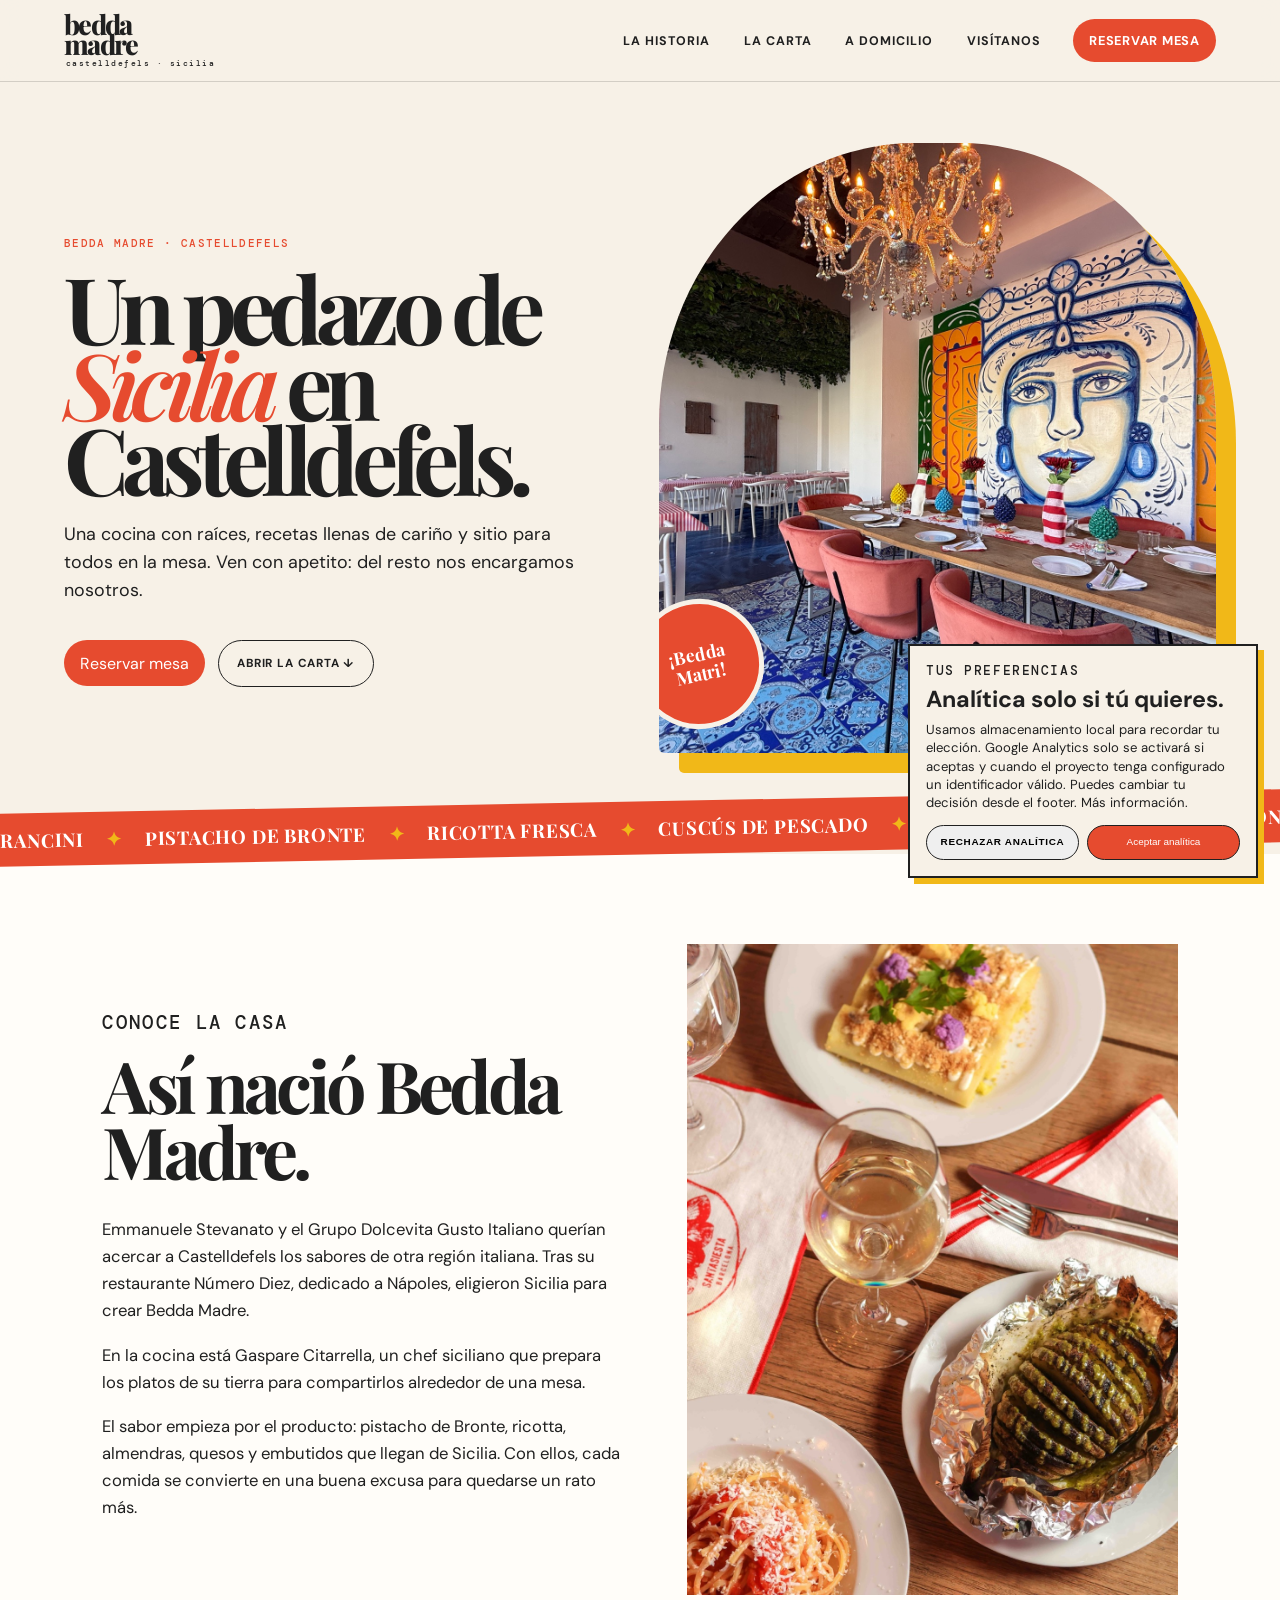
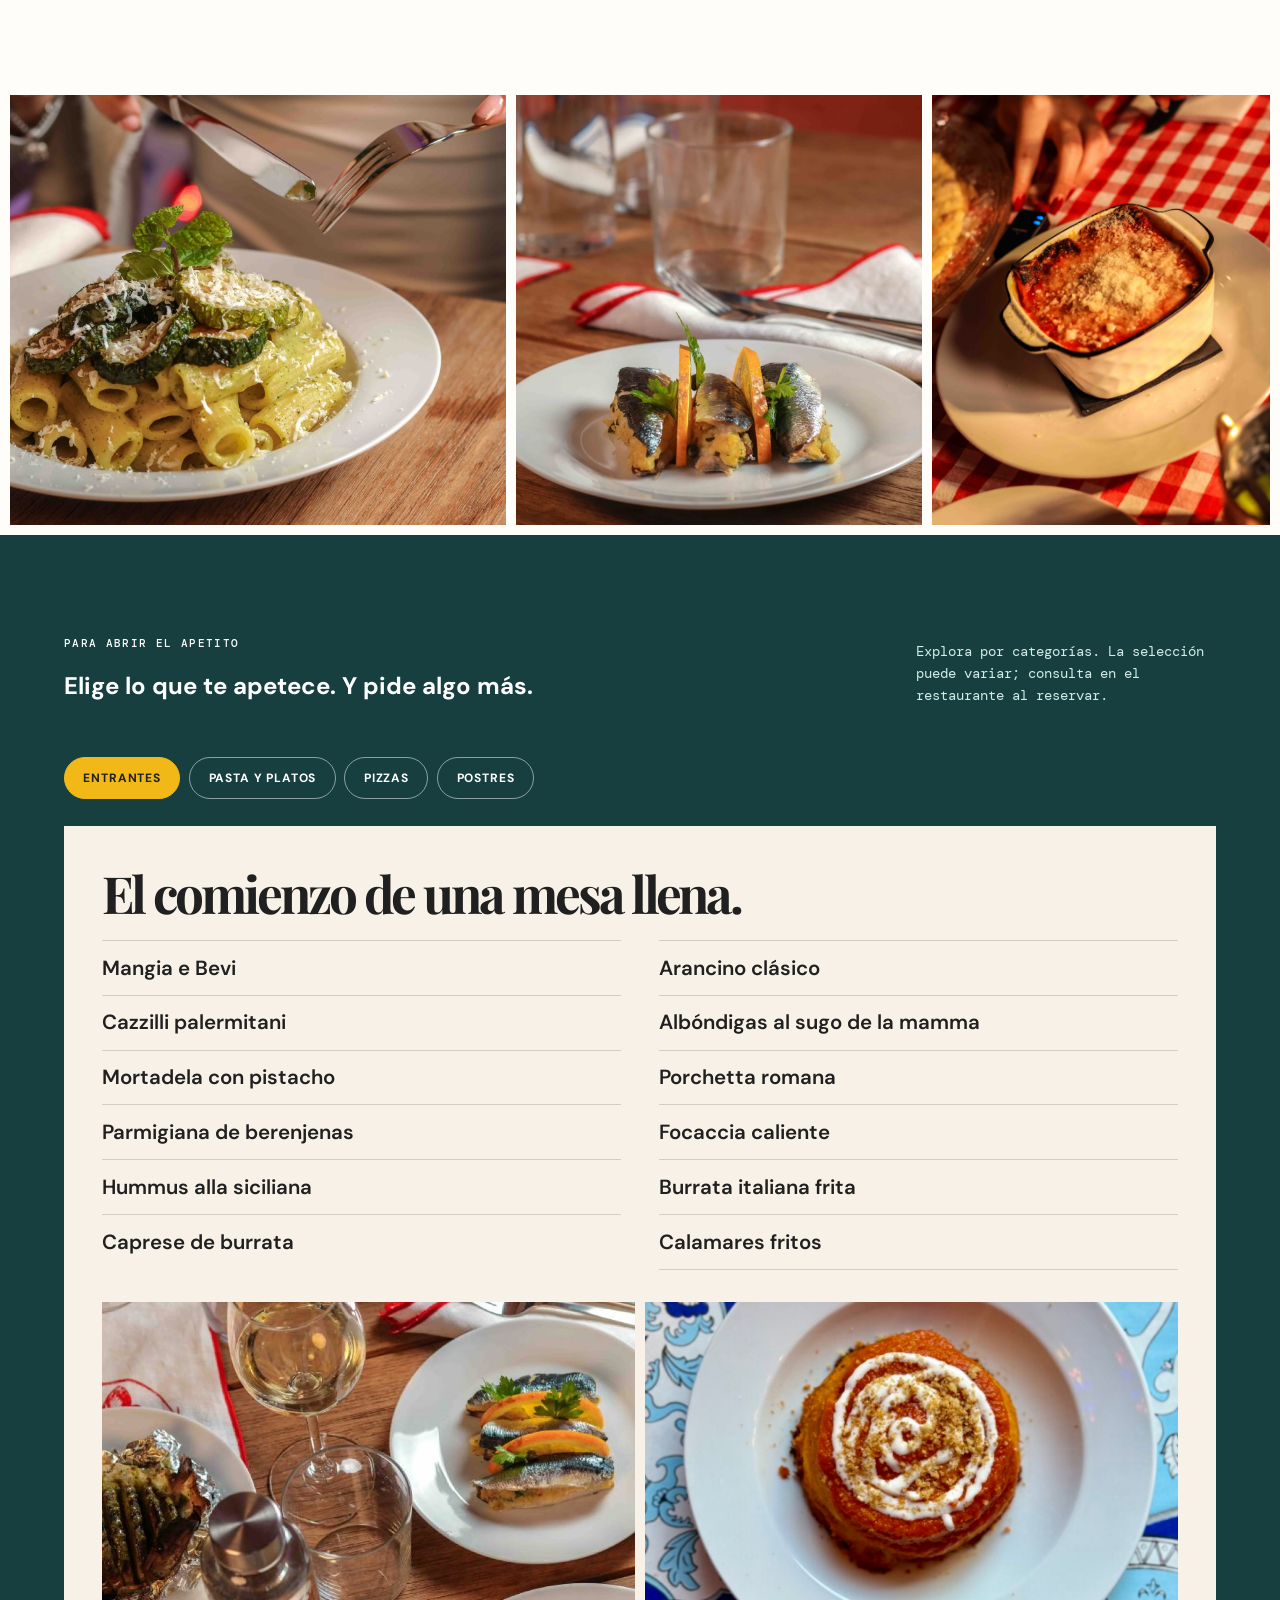
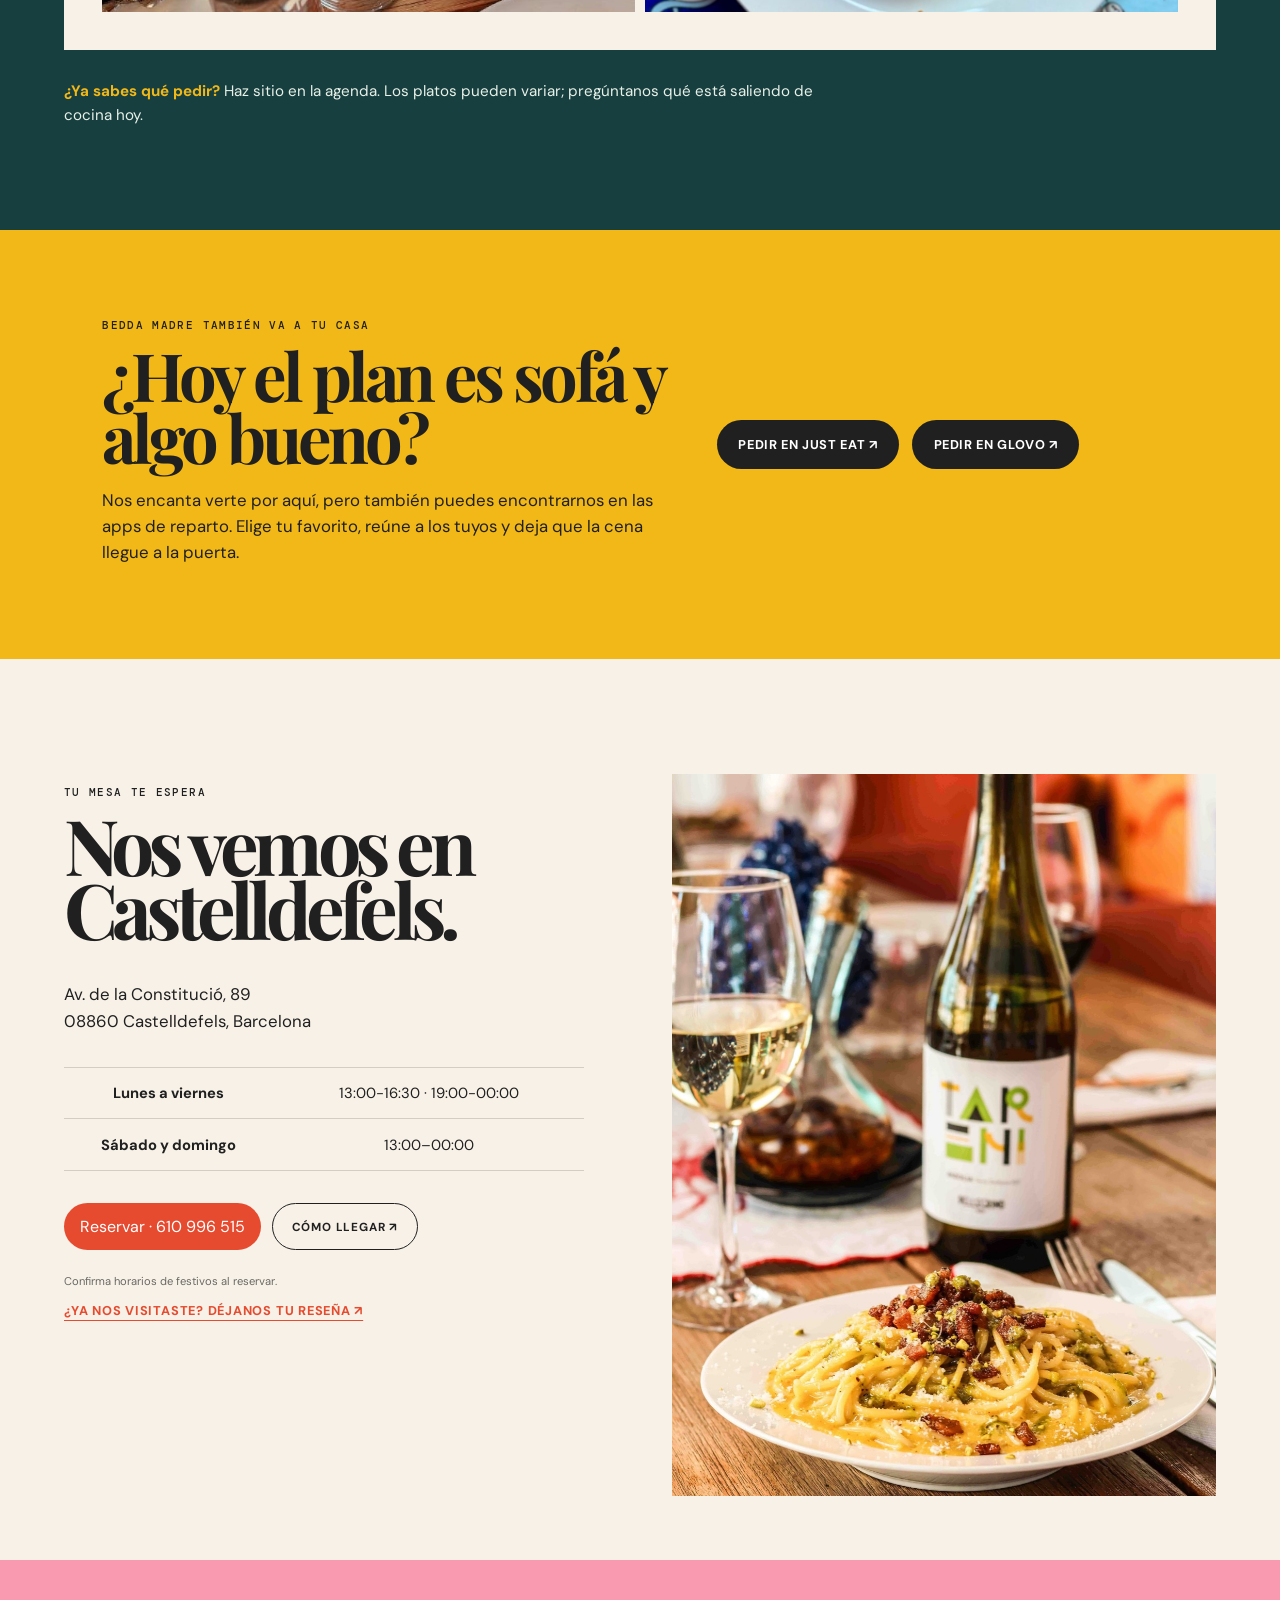
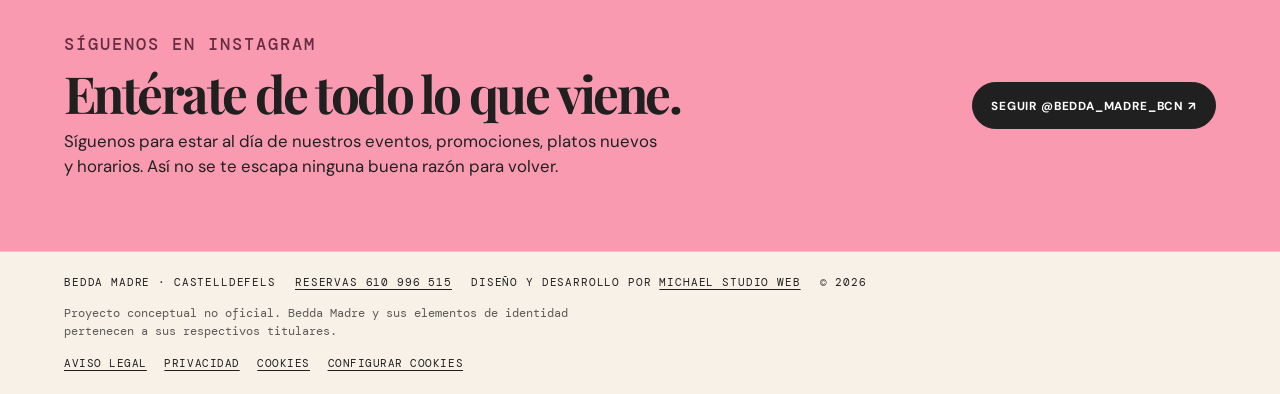
==== commit 0b8b02e8: "Añadimos a la web el apartado de  aviso legal, privacidad y consentimiento de cookies" ====
--- a/index.html
+++ b/index.html
@@ -233,17 +233,36 @@
         rel="noopener noreferrer">Seguir @bedda_madre_bcn ↗</a>
     </section>
   </main>
-  <footer class="footer"><span>Bedda Madre · Castelldefels</span><a href="tel:+34610996515">Reservas 610 996
-      515</a><span>Hecha por <a href="https://michael-studioweb.michaelromero.chatgpt.site" target="_blank"
-        rel="noopener noreferrer">Michael Studio Web</a></span><span>© 2026</span></footer>
-  <aside class="review-card" id="review-card" role="dialog" aria-labelledby="review-title">
-    <button type="button" class="review-close" id="close-review" aria-label="Cerrar invitación a reseñar">×</button>
-    <p class="label">¿Ya estuviste en Bedda Madre?</p>
-    <h2 id="review-title">Cuéntalo en Google.</h2>
-    <p>¿Hubo un plato que te conquistó? Cuéntanos cómo fue tu visita. Tu opinión nos ayuda a mejorar y anima a otros a
-      descubrir nuestra mesa.</p>
-    <a href="https://search.google.com/local/writereview?placeid=ChIJF66OZgCDpBIR7WjaZqlqGWE" target="_blank"
-      rel="noopener noreferrer" id="review-link">Escribir mi reseña ↗</a>
+  <footer class="footer">
+    <div class="footer-main">
+      <span>Bedda Madre · Castelldefels</span>
+      <a href="tel:+34610996515">Reservas 610 996 515</a>
+      <span>Diseño y desarrollo por <a href="https://michael-studioweb.michaelromero.chatgpt.site" target="_blank"
+          rel="noopener noreferrer">Michael Studio Web</a></span>
+      <span>© 2026</span>
+    </div>
+    <p class="footer-disclaimer">Proyecto conceptual no oficial. Bedda Madre y sus elementos de identidad pertenecen a
+      sus respectivos titulares.</p>
+    <nav class="footer-legal" aria-label="Información legal">
+      <a href="aviso-legal.html">Aviso legal</a>
+      <a href="privacidad.html">Privacidad</a>
+      <a href="cookies.html">Cookies</a>
+      <button type="button" id="open-cookie-settings">Configurar cookies</button>
+    </nav>
+  </footer>
+  <aside class="cookie-banner" id="cookie-banner" aria-labelledby="cookie-title" aria-describedby="cookie-description"
+    role="dialog" aria-live="polite" hidden>
+    <div>
+      <p class="label">Tus preferencias</p>
+      <h2 id="cookie-title">Analítica solo si tú quieres.</h2>
+      <p id="cookie-description">Usamos almacenamiento local para recordar tu elección. Google Analytics solo se
+        activará si aceptas y cuando el proyecto tenga configurado un identificador válido. Puedes cambiar tu decisión
+        desde el footer. <a href="cookies.html">Más información</a>.</p>
+    </div>
+    <div class="cookie-actions">
+      <button type="button" class="button cookie-reject" id="reject-cookies">Rechazar analítica</button>
+      <button type="button" class="reserve cookie-accept" id="accept-cookies">Aceptar analítica</button>
+    </div>
   </aside>
   <script>
     const menuTabs = [...document.querySelectorAll('.menu-tabs [role="tab"]')];
@@ -266,11 +285,8 @@
       });
     }
     activateTab(menuTabs[0]);
-    const reviewCard = document.getElementById('review-card');
-    document.getElementById('close-review').addEventListener('click', () => {
-      reviewCard.hidden = true;
-    });
   </script>
+  <script src="analytics-consent.js" defer></script>
 </body>
 
-</html>+</html>
--- a/style.css
+++ b/style.css
@@ -980,67 +980,10 @@
   text-underline-offset:5px;
   cursor:pointer
 }
-/* Invitación emergente a dejar una reseña y sus estados de interacción. */
-.review-trigger:focus-visible,.review-close:focus-visible,.review-card a:focus-visible{
+/* Enlace de reseñas. */
+.review-trigger:focus-visible{
   outline:3px solid var(--sun);
   outline-offset:4px
-}
-.review-card[hidden]{
-  display:none
-}
-.review-card{
-  position:fixed;
-  right:22px;
-  bottom:22px;
-  z-index:20;
-  width:min(390px,calc(100vw - 32px));
-  padding:1.7rem 1.7rem 1.5rem;
-  background:var(--paper);
-  color:var(--ink);
-  border:2px solid var(--ink);
-  box-shadow:9px 9px 0 var(--sun)
-}
-.review-card .label{
-  color:var(--tomato);
-  margin:0 2rem .5rem 0
-}
-.review-card h2{
-  font:700 2rem/.98 "Playfair Display",serif;
-  letter-spacing:-.05em;
-  margin:.6rem 0
-}
-.review-card p:not(.label){
-  font-size:.92rem;
-  line-height:1.5;
-  margin:.7rem 0 1.2rem
-}
-.review-card a{
-  display:inline-block;
-  background:var(--tomato);
-  color:white;
-  padding:.75rem 1.05rem;
-  border-radius:99px;
-  font-size:.78rem;
-  font-weight:700;
-  text-transform:uppercase;
-  letter-spacing:.04em
-}
-.review-close{
-  position:absolute;
-  right:.8rem;
-  top:.65rem;
-  border:0;
-  background:none;
-  color:var(--ink);
-  font-size:1.7rem;
-  line-height:1;
-  cursor:pointer
-}
-@media(max-width:760px){
-  .review-card{
-    right:16px;
-    bottom:16px
-  }
 }
 /* Historia y entrega: ajustes de composición para estas secciones. */
 .story{
@@ -1328,3 +1271,96 @@
     display: flex;
   }
 }
+
+/* Información legal y preferencias de analítica. */
+.footer {
+  display: grid;
+  gap: 1rem;
+}
+.footer-main {
+  display: flex;
+  align-items: center;
+  justify-content: space-between;
+  flex-wrap: wrap;
+  gap: .7rem 1.2rem;
+  width: 100%;
+}
+.footer-disclaimer {
+  margin: 0;
+  max-width: 80ch;
+  font-size: .72rem;
+  line-height: 1.55;
+  text-transform: none;
+  letter-spacing: 0;
+  color: rgba(32, 32, 32, .72);
+}
+.footer-legal {
+  display: flex;
+  flex-wrap: wrap;
+  gap: .65rem 1.1rem;
+  align-items: center;
+}
+.footer-legal a,
+.footer-legal button {
+  border: 0;
+  padding: 0;
+  background: transparent;
+  color: inherit;
+  font: inherit;
+  text-transform: uppercase;
+  letter-spacing: .05em;
+  text-decoration: underline;
+  text-underline-offset: 3px;
+  cursor: pointer;
+}
+.cookie-banner {
+  position: fixed;
+  z-index: 1000;
+  right: 22px;
+  bottom: 22px;
+  width: min(350px, calc(100% - 2rem));
+  margin: 0;
+  padding: 1rem;
+  display: grid;
+  grid-template-columns: 1fr;
+  gap: .75rem;
+  background: var(--cream);
+  border: 2px solid var(--ink);
+  box-shadow: 6px 6px 0 var(--sun);
+}
+.cookie-banner[hidden] {
+  display: none;
+}
+.cookie-banner h2 {
+  margin: .2rem 0 .45rem;
+  font-size: 1.45rem;
+}
+.cookie-banner p {
+  margin: 0;
+  font-size: .82rem;
+  line-height: 1.4;
+}
+.cookie-actions {
+  display: grid;
+  grid-template-columns: repeat(2, minmax(0, 1fr));
+  gap: .5rem;
+}
+.cookie-actions .button,
+.cookie-actions .reserve {
+  border: 1px solid var(--ink);
+  padding: .65rem .4rem;
+  font-size: .62rem;
+  line-height: 1.25;
+  cursor: pointer;
+}
+@media (max-width: 760px) {
+  .footer-main {
+    align-items: flex-start;
+    flex-direction: column;
+  }
+  .cookie-banner {
+    align-items: stretch;
+    right: 16px;
+    bottom: 16px;
+  }
+}
